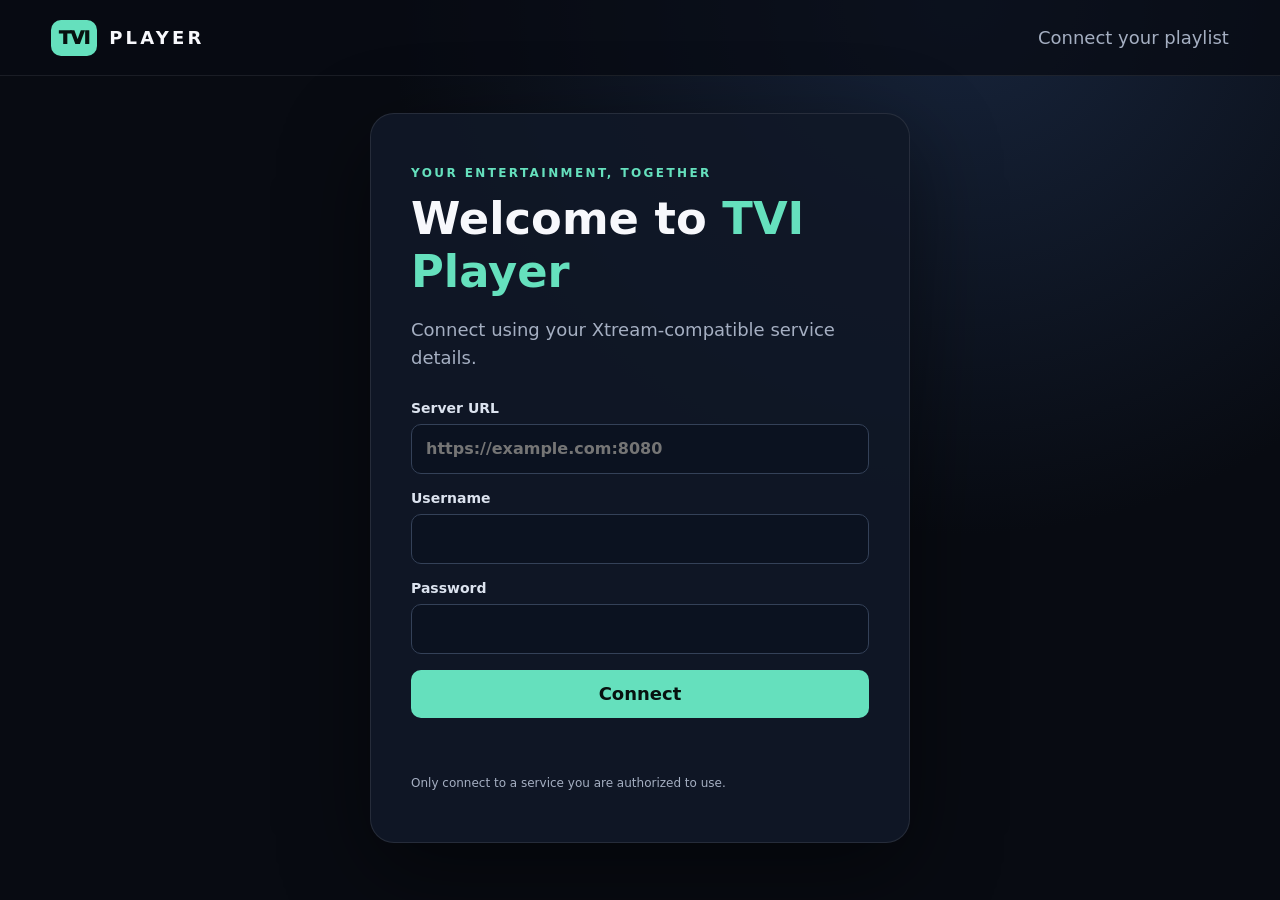
==== samsung-tizen/index.html @ 700512fe "Add Samsung Tizen TV target and remote navigation" ====
<!doctype html>
<html lang="en">
<head>
  <meta charset="utf-8">
  <meta name="viewport" content="width=device-width,initial-scale=1,viewport-fit=cover">
  <meta name="theme-color" content="#080b12">
  <title>TVI Player</title>
  <link rel="stylesheet" href="styles.css">
</head>
<body>
  <div class="app-shell">
    <header class="topbar">
      <div class="brand"><span class="brand-mark">TVI</span><span>PLAYER</span></div>
      <div id="profile-status" class="profile-status">Connect your playlist</div>
    </header>
    <main>
      <section id="login-screen" class="login-screen">
        <div class="login-card">
          <p class="eyebrow">YOUR ENTERTAINMENT, TOGETHER</p>
          <h1>Welcome to <span>TVI Player</span></h1>
          <p class="muted">Connect using your Xtream-compatible service details.</p>
          <form id="login-form">
            <label>Server URL<input id="server" type="url" placeholder="https://example.com:8080" required autocomplete="url"></label>
            <label>Username<input id="username" type="text" required autocomplete="username"></label>
            <label>Password<input id="password" type="password" required autocomplete="current-password"></label>
            <button class="primary" type="submit">Connect</button>
            <p id="login-error" class="error" role="alert"></p>
          </form>
          <p class="fine-print">Only connect to a service you are authorized to use.</p>
        </div>
      </section>
      <section id="catalog-screen" class="catalog-screen hidden">
        <nav id="section-nav" class="section-nav" aria-label="Media sections">
          <button data-section="live" class="nav-item focused">Live TV</button>
          <button data-section="movie" class="nav-item">Movies</button>
          <button data-section="series" class="nav-item">Series</button>
          <button id="change-account" class="nav-item account-button">Change account</button>
        </nav>
        <div class="catalog-heading">
          <div><p class="eyebrow">EXPLORE</p><h1 id="section-title">Live TV</h1></div>
          <div id="catalog-count" class="catalog-count"></div>
        </div>
        <div id="category-list" class="category-list" aria-label="Categories"></div>
        <div id="status" class="status" role="status">Choose a category</div>
        <div id="media-grid" class="media-grid"></div>
      </section>
      <section id="player-screen" class="player-screen hidden">
        <video id="video-player" controls playsinline></video>
        <div class="player-footer"><div><h2 id="playing-title"></h2><p>Press Back or Escape to return</p></div><button id="close-player" class="secondary">Back to catalogue</button></div>
      </section>
    </main>
  </div>
  <script src="app.js"></script>
</body>
</html>
---- samsung-tizen/styles.css ----
:root{color-scheme:dark;--bg:#080b12;--panel:#111827;--panel2:#192235;--text:#f7f8fc;--muted:#a5afc2;--accent:#65e0bd;--danger:#ff8b8b}*{box-sizing:border-box}html,body{margin:0;min-height:100%;background:radial-gradient(ellipse at 75% 0%,#17243b 0,transparent 42%),var(--bg);color:var(--text);font-family:Inter,ui-sans-serif,system-ui,-apple-system,"Segoe UI",sans-serif}body{font-size:18px}.app-shell{min-height:100vh}.topbar{height:76px;padding:0 4vw;display:flex;align-items:center;justify-content:space-between;border-bottom:1px solid #ffffff14;background:#080b12b8}.brand{display:flex;align-items:center;gap:12px;font-size:18px;font-weight:800;letter-spacing:.18em}.brand-mark{display:grid;place-items:center;width:46px;height:36px;border-radius:10px;background:var(--accent);color:#07110f;font-weight:950;letter-spacing:-.04em}.profile-status,.muted,.fine-print,.player-footer p{color:var(--muted)}main{padding:3vh 4vw 5vh}.hidden{display:none!important}.login-screen{min-height:calc(100vh - 150px);display:grid;place-items:center}.login-card{width:min(540px,100%);padding:40px;border:1px solid #ffffff18;border-radius:24px;background:#111827ed;box-shadow:0 28px 90px #0007}.eyebrow{color:var(--accent);font-size:12px;font-weight:800;letter-spacing:.2em}h1{font-size:clamp(30px,3.5vw,48px);margin:10px 0 12px}h1 span{color:var(--accent)}.muted{line-height:1.55}form{display:grid;gap:16px;margin-top:28px}label{display:grid;gap:8px;font-size:14px;font-weight:700;color:#dce3ef}input{width:100%;min-height:50px;border-radius:10px;border:1px solid #344158;background:#0b1220;color:white;padding:12px 14px;font:inherit;font-size:16px}button{font:inherit;cursor:pointer;color:inherit;border:1px solid transparent;border-radius:10px;padding:12px 18px;min-height:48px}button:focus-visible,input:focus-visible,.media-card:focus-visible{outline:3px solid var(--accent);outline-offset:3px}.primary{background:var(--accent);color:#07110f;font-weight:900}.secondary{background:var(--panel2);border-color:#ffffff20}.error{color:var(--danger);min-height:1em;margin:0}.fine-print{font-size:12px;margin-top:24px}.section-nav{display:flex;gap:12px;align-items:center;flex-wrap:wrap}.nav-item{background:#151e2e;border:1px solid #ffffff12;font-weight:750;padding:12px 22px}.nav-item.active{background:var(--accent);color:#07110f}.account-button{margin-left:auto;color:var(--muted)}.catalog-heading{display:flex;align-items:end;justify-content:space-between;margin:32px 0 20px}.catalog-heading h1{margin-bottom:0}.catalog-count{color:var(--muted);font-size:14px}.category-list{display:flex;gap:10px;overflow-x:auto;padding:4px 3px 14px;scrollbar-width:thin}.category-chip{white-space:nowrap;background:#111827;border:1px solid #ffffff17;color:#c7d0df}.category-chip.active{background:#dffbf3;color:#0b1715;border-color:var(--accent);font-weight:800}.status{color:var(--muted);padding:16px 0}.media-grid{display:grid;grid-template-columns:repeat(auto-fill,minmax(150px,1fr));gap:18px}.media-card{min-width:0;padding:0;text-align:left;background:transparent;border:1px solid transparent;border-radius:14px;overflow:hidden}.poster{aspect-ratio:2/3;background:linear-gradient(145deg,#202e43,#0f1725);display:grid;place-items:center;color:#8e9bb0;font-size:30px;overflow:hidden;border-radius:12px}.poster img{width:100%;height:100%;object-fit:cover}.media-title{display:block;padding:10px 2px 0;font-size:14px;font-weight:700;line-height:1.4;overflow:hidden;text-overflow:ellipsis;white-space:nowrap}.player-screen{position:fixed;inset:0;background:#000;z-index:10;display:flex;flex-direction:column}.player-screen video{width:100%;height:calc(100% - 104px);object-fit:contain;background:#000}.player-footer{display:flex;align-items:center;justify-content:space-between;padding:12px 4vw;gap:20px;background:#101725}.player-footer h2{font-size:20px;margin:0}.player-footer p{font-size:13px;margin:5px 0 0}@media(min-width:1500px){.media-grid{grid-template-columns:repeat(auto-fill,minmax(190px,1fr));gap:24px}}@media(max-width:700px){main{padding:20px 16px}.topbar{padding:0 16px}.login-card{padding:24px}.account-button{margin-left:0}.media-grid{grid-template-columns:repeat(3,minmax(0,1fr));gap:10px}.media-title{font-size:12px}.brand{font-size:14px}.profile-status{font-size:12px}}
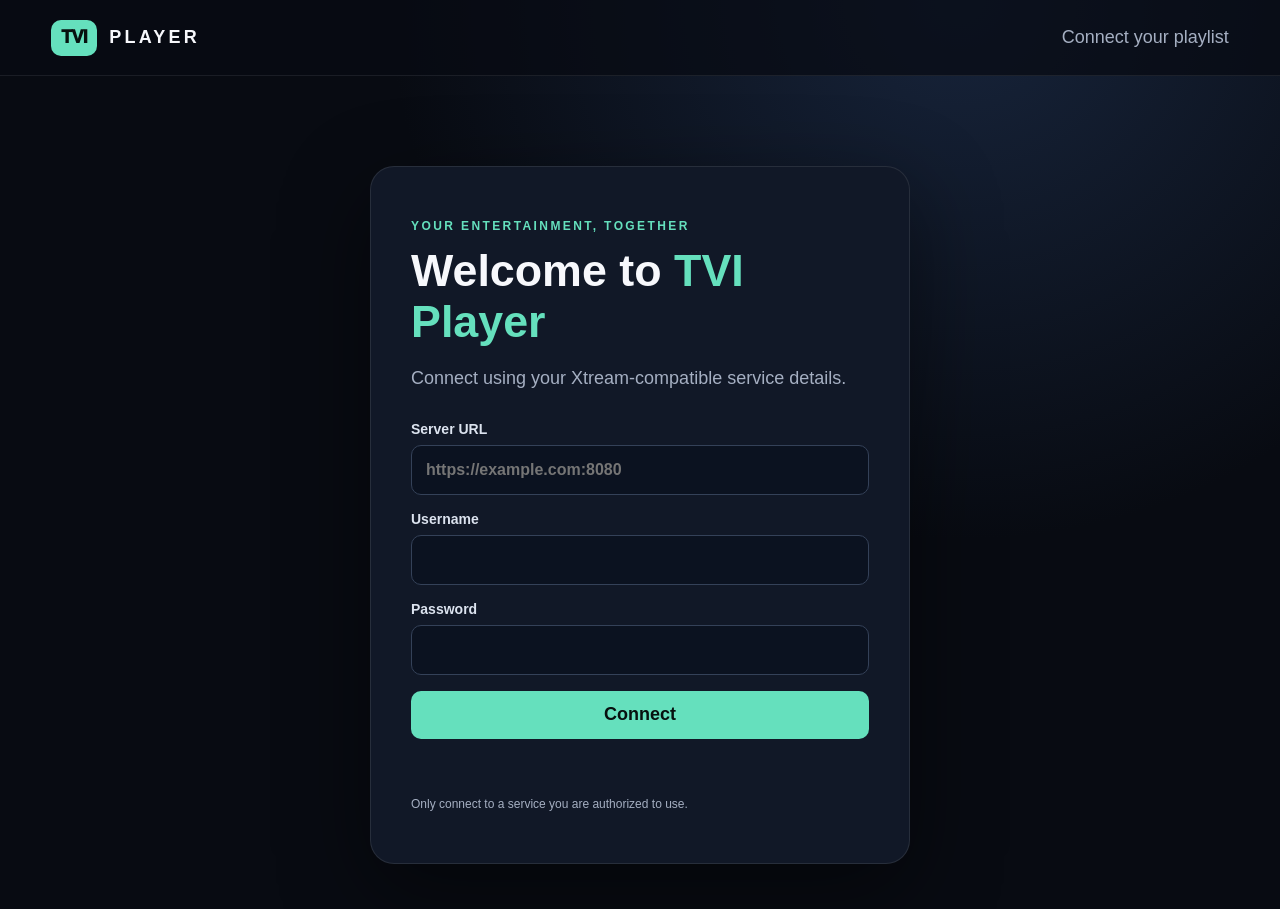
==== commit c9bf33d8: "Add Tizen catalogue feature controls" ====
--- a/samsung-tizen/index.html
+++ b/samsung-tizen/index.html
@@ -41,6 +41,12 @@
           <div id="catalog-count" class="catalog-count"></div>
         </div>
         <div id="category-list" class="category-list" aria-label="Categories"></div>
+        <div class="catalog-tools">
+          <input id="catalog-search" type="search" placeholder="Search this category…" aria-label="Search catalogue">
+          <button id="show-favorites" class="filter-button" type="button">★ Favorites</button>
+          <button id="show-recent" class="filter-button" type="button">Recently watched</button>
+          <button id="parental-settings" class="filter-button" type="button">Parental PIN</button>
+        </div>
         <div id="status" class="status" role="status">Choose a category</div>
         <div id="media-grid" class="media-grid"></div>
       </section>
--- a/samsung-tizen/styles.css
+++ b/samsung-tizen/styles.css
@@ -1 +1,15 @@
-:root{color-scheme:dark;--bg:#080b12;--panel:#111827;--panel2:#192235;--text:#f7f8fc;--muted:#a5afc2;--accent:#65e0bd;--danger:#ff8b8b}*{box-sizing:border-box}html,body{margin:0;min-height:100%;background:radial-gradient(ellipse at 75% 0%,#17243b 0,transparent 42%),var(--bg);color:var(--text);font-family:Inter,ui-sans-serif,system-ui,-apple-system,"Segoe UI",sans-serif}body{font-size:18px}.app-shell{min-height:100vh}.topbar{height:76px;padding:0 4vw;display:flex;align-items:center;justify-content:space-between;border-bottom:1px solid #ffffff14;background:#080b12b8}.brand{display:flex;align-items:center;gap:12px;font-size:18px;font-weight:800;letter-spacing:.18em}.brand-mark{display:grid;place-items:center;width:46px;height:36px;border-radius:10px;background:var(--accent);color:#07110f;font-weight:950;letter-spacing:-.04em}.profile-status,.muted,.fine-print,.player-footer p{color:var(--muted)}main{padding:3vh 4vw 5vh}.hidden{display:none!important}.login-screen{min-height:calc(100vh - 150px);display:grid;place-items:center}.login-card{width:min(540px,100%);padding:40px;border:1px solid #ffffff18;border-radius:24px;background:#111827ed;box-shadow:0 28px 90px #0007}.eyebrow{color:var(--accent);font-size:12px;font-weight:800;letter-spacing:.2em}h1{font-size:clamp(30px,3.5vw,48px);margin:10px 0 12px}h1 span{color:var(--accent)}.muted{line-height:1.55}form{display:grid;gap:16px;margin-top:28px}label{display:grid;gap:8px;font-size:14px;font-weight:700;color:#dce3ef}input{width:100%;min-height:50px;border-radius:10px;border:1px solid #344158;background:#0b1220;color:white;padding:12px 14px;font:inherit;font-size:16px}button{font:inherit;cursor:pointer;color:inherit;border:1px solid transparent;border-radius:10px;padding:12px 18px;min-height:48px}button:focus-visible,input:focus-visible,.media-card:focus-visible{outline:3px solid var(--accent);outline-offset:3px}.primary{background:var(--accent);color:#07110f;font-weight:900}.secondary{background:var(--panel2);border-color:#ffffff20}.error{color:var(--danger);min-height:1em;margin:0}.fine-print{font-size:12px;margin-top:24px}.section-nav{display:flex;gap:12px;align-items:center;flex-wrap:wrap}.nav-item{background:#151e2e;border:1px solid #ffffff12;font-weight:750;padding:12px 22px}.nav-item.active{background:var(--accent);color:#07110f}.account-button{margin-left:auto;color:var(--muted)}.catalog-heading{display:flex;align-items:end;justify-content:space-between;margin:32px 0 20px}.catalog-heading h1{margin-bottom:0}.catalog-count{color:var(--muted);font-size:14px}.category-list{display:flex;gap:10px;overflow-x:auto;padding:4px 3px 14px;scrollbar-width:thin}.category-chip{white-space:nowrap;background:#111827;border:1px solid #ffffff17;color:#c7d0df}.category-chip.active{background:#dffbf3;color:#0b1715;border-color:var(--accent);font-weight:800}.status{color:var(--muted);padding:16px 0}.media-grid{display:grid;grid-template-columns:repeat(auto-fill,minmax(150px,1fr));gap:18px}.media-card{min-width:0;padding:0;text-align:left;background:transparent;border:1px solid transparent;border-radius:14px;overflow:hidden}.poster{aspect-ratio:2/3;background:linear-gradient(145deg,#202e43,#0f1725);display:grid;place-items:center;color:#8e9bb0;font-size:30px;overflow:hidden;border-radius:12px}.poster img{width:100%;height:100%;object-fit:cover}.media-title{display:block;padding:10px 2px 0;font-size:14px;font-weight:700;line-height:1.4;overflow:hidden;text-overflow:ellipsis;white-space:nowrap}.player-screen{position:fixed;inset:0;background:#000;z-index:10;display:flex;flex-direction:column}.player-screen video{width:100%;height:calc(100% - 104px);object-fit:contain;background:#000}.player-footer{display:flex;align-items:center;justify-content:space-between;padding:12px 4vw;gap:20px;background:#101725}.player-footer h2{font-size:20px;margin:0}.player-footer p{font-size:13px;margin:5px 0 0}@media(min-width:1500px){.media-grid{grid-template-columns:repeat(auto-fill,minmax(190px,1fr));gap:24px}}@media(max-width:700px){main{padding:20px 16px}.topbar{padding:0 16px}.login-card{padding:24px}.account-button{margin-left:0}.media-grid{grid-template-columns:repeat(3,minmax(0,1fr));gap:10px}.media-title{font-size:12px}.brand{font-size:14px}.profile-status{font-size:12px}}+:root{color-scheme:dark;--bg:#080b12;--panel:#111827;--panel2:#192235;--text:#f7f8fc;--muted:#a5afc2;--accent:#65e0bd;--danger:#ff8b8b}*{box-sizing:border-box}html,body{margin:0;min-height:100%;background:radial-gradient(ellipse at 75% 0%,#17243b 0,transparent 42%),var(--bg);color:var(--text);font-family:Inter,ui-sans-serif,system-ui,-apple-system,"Segoe UI",sans-serif}body{font-size:18px}.app-shell{min-height:100vh}.topbar{height:76px;padding:0 4vw;display:flex;align-items:center;justify-content:space-between;border-bottom:1px solid #ffffff14;background:#080b12b8}.brand{display:flex;align-items:center;gap:12px;font-size:18px;font-weight:800;letter-spacing:.18em}.brand-mark{display:grid;place-items:center;width:46px;height:36px;border-radius:10px;background:var(--accent);color:#07110f;font-weight:950;letter-spacing:-.04em}.profile-status,.muted,.fine-print,.player-footer p{color:var(--muted)}main{padding:3vh 4vw 5vh}.hidden{display:none!important}.login-screen{min-height:calc(100vh - 150px);display:grid;place-items:center}.login-card{width:min(540px,100%);padding:40px;border:1px solid #ffffff18;border-radius:24px;background:#111827ed;box-shadow:0 28px 90px #0007}.eyebrow{color:var(--accent);font-size:12px;font-weight:800;letter-spacing:.2em}h1{font-size:clamp(30px,3.5vw,48px);margin:10px 0 12px}h1 span{color:var(--accent)}.muted{line-height:1.55}form{display:grid;gap:16px;margin-top:28px}label{display:grid;gap:8px;font-size:14px;font-weight:700;color:#dce3ef}input{width:100%;min-height:50px;border-radius:10px;border:1px solid #344158;background:#0b1220;color:white;padding:12px 14px;font:inherit;font-size:16px}button{font:inherit;cursor:pointer;color:inherit;border:1px solid transparent;border-radius:10px;padding:12px 18px;min-height:48px}button:focus-visible,input:focus-visible,.media-card:focus-visible{outline:3px solid var(--accent);outline-offset:3px}.primary{background:var(--accent);color:#07110f;font-weight:900}.secondary{background:var(--panel2);border-color:#ffffff20}.error{color:var(--danger);min-height:1em;margin:0}.fine-print{font-size:12px;margin-top:24px}.section-nav{display:flex;gap:12px;align-items:center;flex-wrap:wrap}.nav-item{background:#151e2e;border:1px solid #ffffff12;font-weight:750;padding:12px 22px}.nav-item.active{background:var(--accent);color:#07110f}.account-button{margin-left:auto;color:var(--muted)}.catalog-heading{display:flex;align-items:end;justify-content:space-between;margin:32px 0 20px}.catalog-heading h1{margin-bottom:0}.catalog-count{color:var(--muted);font-size:14px}.category-list{display:flex;gap:10px;overflow-x:auto;padding:4px 3px 14px;scrollbar-width:thin}.category-chip{white-space:nowrap;background:#111827;border:1px solid #ffffff17;color:#c7d0df}.category-chip.active{background:#dffbf3;color:#0b1715;border-color:var(--accent);font-weight:800}.status{color:var(--muted);padding:16px 0}.media-grid{display:grid;grid-template-columns:repeat(auto-fill,minmax(150px,1fr));gap:18px}.media-card{min-width:0;padding:0;text-align:left;background:transparent;border:1px solid transparent;border-radius:14px;overflow:hidden}.poster{aspect-ratio:2/3;background:linear-gradient(145deg,#202e43,#0f1725);display:grid;place-items:center;color:#8e9bb0;font-size:30px;overflow:hidden;border-radius:12px}.poster img{width:100%;height:100%;object-fit:cover}.media-title{display:block;padding:10px 2px 0;font-size:14px;font-weight:700;line-height:1.4;overflow:hidden;text-overflow:ellipsis;white-space:nowrap}.player-screen{position:fixed;inset:0;background:#000;z-index:10;display:flex;flex-direction:column}.player-screen video{width:100%;height:calc(100% - 104px);object-fit:contain;background:#000}.player-footer{display:flex;align-items:center;justify-content:space-between;padding:12px 4vw;gap:20px;background:#101725}.player-footer h2{font-size:20px;margin:0}.player-footer p{font-size:13px;margin:5px 0 0}@media(min-width:1500px){.media-grid{grid-template-columns:repeat(auto-fill,minmax(190px,1fr));gap:24px}}@media(max-width:700px){main{padding:20px 16px}.topbar{padding:0 16px}.login-card{padding:24px}.account-button{margin-left:0}.media-grid{grid-template-columns:repeat(3,minmax(0,1fr));gap:10px}.media-title{font-size:12px}.brand{font-size:14px}.profile-status{font-size:12px}}
+/* Legacy Tizen fallbacks: retain readable layout when Grid, aspect-ratio or CSS variables are unavailable. */
+html,body{background-color:#080b12;color:#f7f8fc;font-family:Arial,sans-serif}
+.topbar,.section-nav,.catalog-heading,.player-footer{display:-webkit-box;display:-webkit-flex;display:flex}
+.topbar,.catalog-heading,.player-footer{-webkit-box-pack:justify;-webkit-justify-content:space-between;justify-content:space-between}
+.topbar,.catalog-heading,.player-footer{-webkit-box-align:center;-webkit-align-items:center;align-items:center}
+.login-screen{display:block;padding-top:7vh}
+.login-card{margin:0 auto;max-width:540px;width:90%;background:#111827}
+.media-grid{display:block;font-size:0}
+.media-card{display:inline-block;vertical-align:top;width:15%;margin:0 1.1% 18px 0;font-size:16px}
+.poster{height:0;padding-top:150%;position:relative;aspect-ratio:auto}
+.poster img{position:absolute;left:0;top:0}
+button:focus,input:focus{outline:3px solid #65e0bd;outline-offset:3px}
+@media(max-width:1100px){.media-card{width:22%;margin-right:2%}}
+@media(max-width:700px){.media-card{width:30%;margin-right:2%}.login-card{width:100%}}
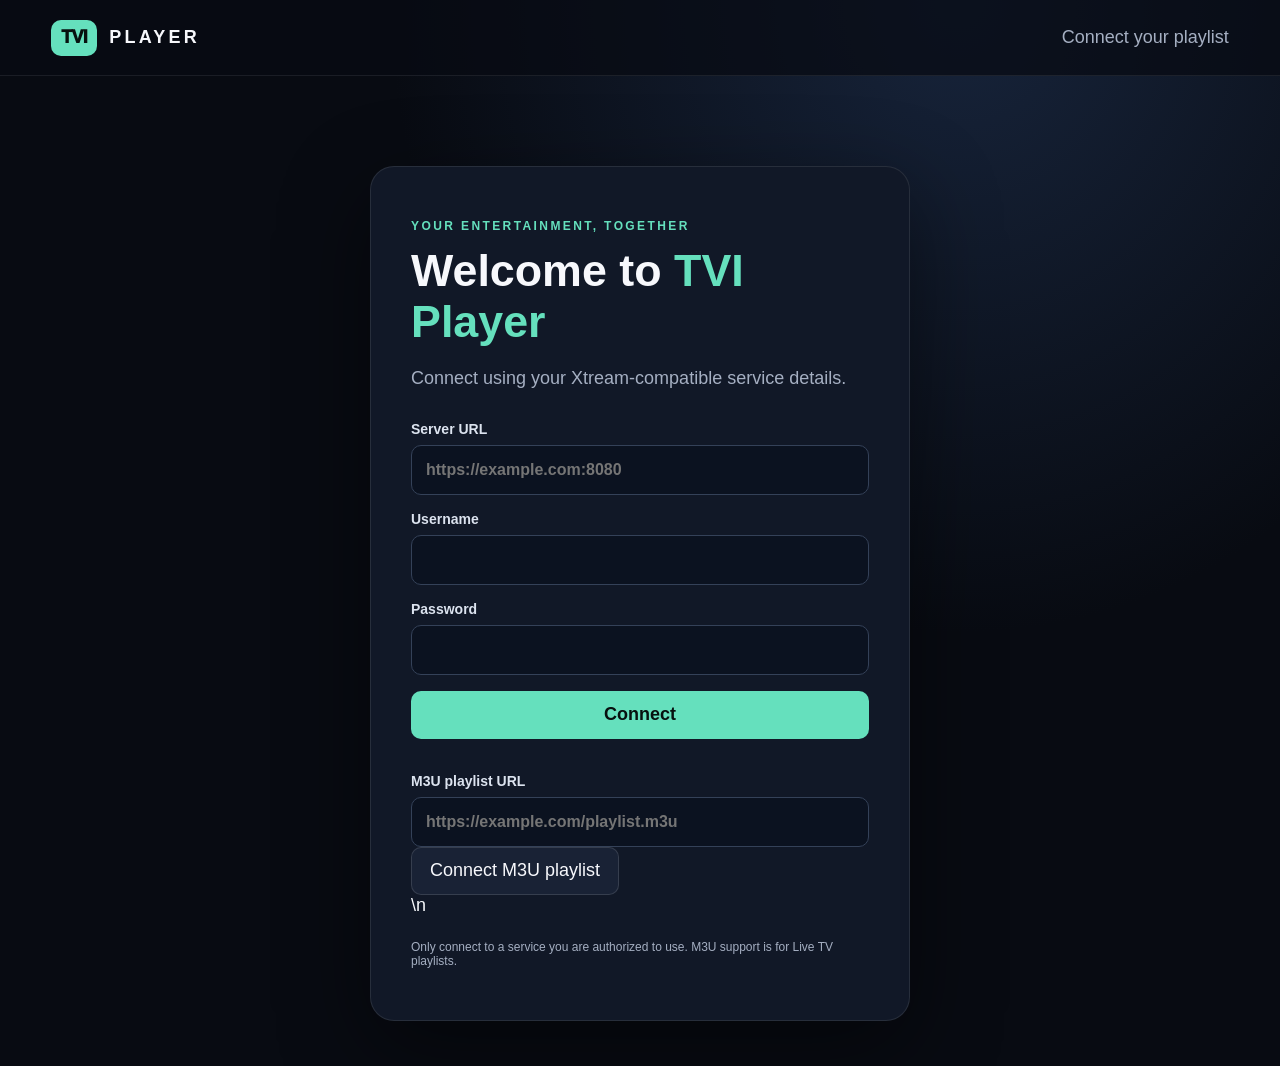
==== commit 7aba502b: "Add M3U playlist connection UI" ====
--- a/samsung-tizen/index.html
+++ b/samsung-tizen/index.html
@@ -26,7 +26,7 @@
             <button class="primary" type="submit">Connect</button>
             <p id="login-error" class="error" role="alert"></p>
           </form>
-          <p class="fine-print">Only connect to a service you are authorized to use.</p>
+          <div class="m3u-connect"><label>M3U playlist URL<input id="m3u-url" type="url" placeholder="https://example.com/playlist.m3u"></label><button id="connect-m3u" class="secondary" type="button">Connect M3U playlist</button></div>\n          <p class="fine-print">Only connect to a service you are authorized to use. M3U support is for Live TV playlists.</p>
         </div>
       </section>
       <section id="catalog-screen" class="catalog-screen hidden">
--- a/samsung-tizen/styles.css
+++ b/samsung-tizen/styles.css
@@ -13,3 +13,12 @@
 button:focus,input:focus{outline:3px solid #65e0bd;outline-offset:3px}
 @media(max-width:1100px){.media-card{width:22%;margin-right:2%}}
 @media(max-width:700px){.media-card{width:30%;margin-right:2%}.login-card{width:100%}}
+
+/* Catalogue tools and feature states */
+.catalog-tools{display:flex;align-items:center;gap:10px;flex-wrap:wrap;margin:8px 0 12px}
+.catalog-tools input{width:280px;max-width:100%;min-height:44px}
+.filter-button{background:#192235;border:1px solid #ffffff24;color:#dce3ef;padding:9px 14px;min-height:42px}
+.filter-button.active{background:#65e0bd;color:#07110f;font-weight:800}
+.media-card.is-favorite:after{content:"★";position:absolute;right:8px;top:8px;color:#65e0bd;font-size:22px;text-shadow:0 1px 5px #000}
+.media-card{position:relative}
+@media(max-width:700px){.catalog-tools{gap:6px}.catalog-tools input{width:100%}.filter-button{font-size:13px;padding:8px 10px}}
